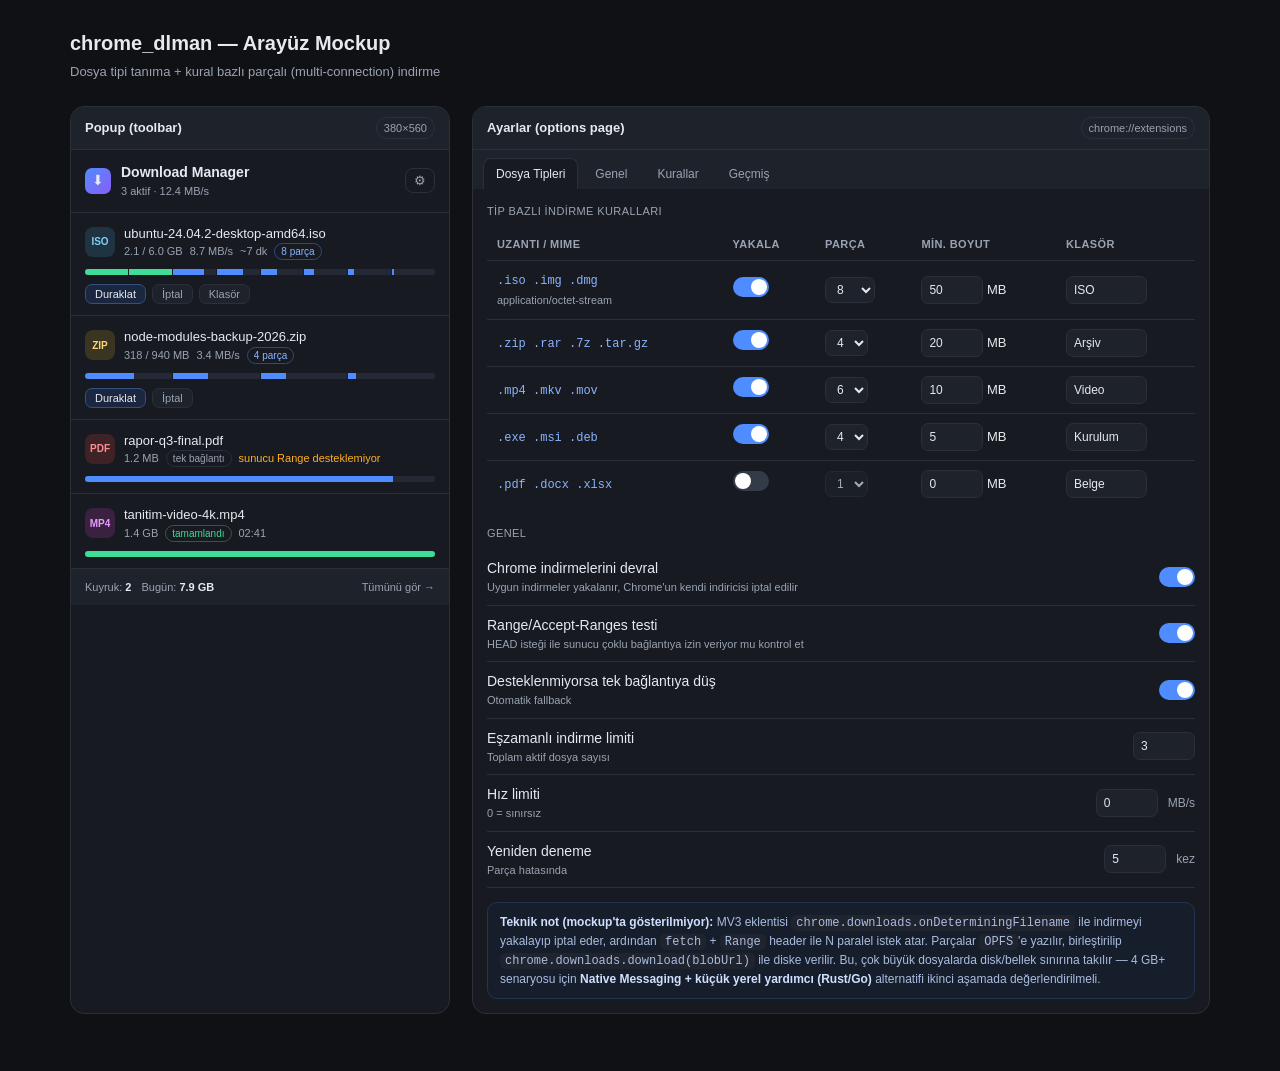
==== mockup/index.html @ 3c10c50e "Mockup: chrome_dlman arayüz taslağı ve README Co-Authored-By: Claude Opus 5 <noreply@anthropic.com>" ====
<!doctype html>
<html lang="tr">
<head>
<meta charset="utf-8">
<meta name="viewport" content="width=device-width,initial-scale=1">
<title>chrome_dlman — Mockup</title>
<style>
  :root{
    --bg:#0f1115; --panel:#171a21; --panel2:#1e222b; --line:#2a2f3a;
    --txt:#e6e9ef; --dim:#9aa3b2; --acc:#4f8cff; --ok:#3ddc97; --warn:#ffb020; --err:#ff5c5c;
    --r:10px;
  }
  *{box-sizing:border-box}
  body{margin:0;background:var(--bg);color:var(--txt);font:14px/1.5 -apple-system,BlinkMacSystemFont,"Segoe UI",Roboto,sans-serif}
  .wrap{max-width:1180px;margin:0 auto;padding:28px 20px 60px}
  h1{font-size:20px;margin:0 0 4px}
  .sub{color:var(--dim);font-size:13px;margin-bottom:24px}
  .grid{display:grid;gap:22px;grid-template-columns:380px 1fr}
  @media(max-width:900px){.grid{grid-template-columns:1fr}}
  .card{background:var(--panel);border:1px solid var(--line);border-radius:14px;overflow:hidden}
  .card > header{padding:10px 14px;border-bottom:1px solid var(--line);display:flex;align-items:center;gap:8px;background:var(--panel2)}
  .card > header .t{font-weight:600;font-size:13px}
  .card > header .tag{margin-left:auto;font-size:11px;color:var(--dim);border:1px solid var(--line);padding:2px 7px;border-radius:20px}
  .body{padding:14px}

  /* popup */
  .pop-top{display:flex;align-items:center;gap:10px;padding:12px 14px;border-bottom:1px solid var(--line)}
  .logo{width:26px;height:26px;border-radius:7px;background:linear-gradient(135deg,var(--acc),#8b5cf6);display:grid;place-items:center;font-size:14px}
  .pop-top .n{font-weight:600}
  .pop-top .s{font-size:11px;color:var(--dim)}
  .ico-btn{margin-left:auto;background:none;border:1px solid var(--line);color:var(--dim);border-radius:8px;padding:4px 8px;cursor:pointer}
  .dl{padding:11px 14px;border-bottom:1px solid var(--line)}
  .dl:last-child{border-bottom:0}
  .dl-h{display:flex;align-items:center;gap:9px}
  .ft{width:30px;height:30px;border-radius:8px;display:grid;place-items:center;font-size:10px;font-weight:700;flex:0 0 auto}
  .ft.vid{background:#3a2140;color:#e79bff}
  .ft.zip{background:#3a3520;color:#ffd479}
  .ft.iso{background:#1f3340;color:#7fd0ff}
  .ft.pdf{background:#3d2226;color:#ff8f8f}
  .ft.doc{background:#1e2f3d;color:#8fc4ff}
  .meta{min-width:0;flex:1}
  .fn{font-size:13px;white-space:nowrap;overflow:hidden;text-overflow:ellipsis}
  .mi{font-size:11px;color:var(--dim);display:flex;gap:7px;flex-wrap:wrap}
  .chip{border:1px solid var(--line);border-radius:20px;padding:0 6px;font-size:10px}
  .chip.p{border-color:#2c4b7a;color:#8ab4ff}
  .chip.s{border-color:#2c5c46;color:var(--ok)}
  .bar{height:6px;background:#242935;border-radius:6px;margin-top:9px;overflow:hidden;display:flex}
  .seg{height:100%;border-right:1px solid var(--panel)}
  .seg:last-child{border-right:0}
  .seg i{display:block;height:100%;background:var(--acc)}
  .seg.done i{background:var(--ok)}
  .acts{display:flex;gap:6px;margin-top:9px}
  .acts button{background:var(--panel2);border:1px solid var(--line);color:var(--dim);border-radius:7px;padding:3px 9px;font-size:11px;cursor:pointer}
  .acts button.pri{color:var(--txt);border-color:#33507e;background:#1b2740}
  .pop-foot{display:flex;gap:10px;padding:10px 14px;background:var(--panel2);font-size:11px;color:var(--dim)}
  .pop-foot b{color:var(--txt)}

  /* settings */
  table{width:100%;border-collapse:collapse;font-size:13px}
  th{text-align:left;font-size:11px;color:var(--dim);font-weight:600;padding:8px 10px;border-bottom:1px solid var(--line);text-transform:uppercase;letter-spacing:.4px}
  td{padding:9px 10px;border-bottom:1px solid var(--line);vertical-align:middle}
  tr:last-child td{border-bottom:0}
  .ext{font-family:ui-monospace,Menlo,monospace;font-size:12px;color:#8ab4ff}
  select,input[type=number],input[type=text]{background:var(--panel2);border:1px solid var(--line);color:var(--txt);border-radius:7px;padding:4px 7px;font:inherit;font-size:12px}
  input[type=number]{width:62px}
  .sw{width:36px;height:20px;border-radius:20px;background:#333a48;position:relative;display:inline-block;cursor:pointer}
  .sw.on{background:var(--acc)}
  .sw::after{content:"";position:absolute;top:2px;left:2px;width:16px;height:16px;border-radius:50%;background:#fff;transition:.15s}
  .sw.on::after{left:18px}
  .row{display:flex;align-items:center;gap:10px;padding:9px 0;border-bottom:1px solid var(--line)}
  .row:last-child{border-bottom:0}
  .row .lb{flex:1}
  .row .lb small{display:block;color:var(--dim);font-size:11px}
  .note{background:#161d2b;border:1px solid #24344f;border-radius:10px;padding:10px 12px;font-size:12px;color:#a9bde0;margin-top:14px}
  .note b{color:#cfe0ff}
  .tabs{display:flex;gap:4px;padding:8px 10px 0;background:var(--panel2)}
  .tabs span{padding:6px 12px;font-size:12px;border:1px solid transparent;border-bottom:0;border-radius:8px 8px 0 0;color:var(--dim);cursor:pointer}
  .tabs span.act{background:var(--panel);border-color:var(--line);color:var(--txt)}
  .seclabel{font-size:11px;text-transform:uppercase;letter-spacing:.4px;color:var(--dim);margin:18px 0 8px}
  .seclabel:first-child{margin-top:0}
  code{background:#20242e;padding:1px 5px;border-radius:5px;font-size:12px}
</style>
</head>
<body>
<div class="wrap">
  <h1>chrome_dlman — Arayüz Mockup</h1>
  <div class="sub">Dosya tipi tanıma + kural bazlı parçalı (multi-connection) indirme</div>

  <div class="grid">

    <!-- ============ POPUP ============ -->
    <div class="card">
      <header><span class="t">Popup (toolbar)</span><span class="tag">380×560</span></header>
      <div class="pop-top">
        <div class="logo">⬇</div>
        <div><div class="n">Download Manager</div><div class="s">3 aktif · 12.4 MB/s</div></div>
        <button class="ico-btn">⚙</button>
      </div>

      <div class="dl">
        <div class="dl-h">
          <div class="ft iso">ISO</div>
          <div class="meta">
            <div class="fn">ubuntu-24.04.2-desktop-amd64.iso</div>
            <div class="mi"><span>2.1 / 6.0 GB</span><span>8.7 MB/s</span><span>~7 dk</span><span class="chip p">8 parça</span></div>
          </div>
        </div>
        <div class="bar">
          <div class="seg done" style="flex:1"><i style="width:100%"></i></div>
          <div class="seg done" style="flex:1"><i style="width:100%"></i></div>
          <div class="seg" style="flex:1"><i style="width:74%"></i></div>
          <div class="seg" style="flex:1"><i style="width:61%"></i></div>
          <div class="seg" style="flex:1"><i style="width:38%"></i></div>
          <div class="seg" style="flex:1"><i style="width:22%"></i></div>
          <div class="seg" style="flex:1"><i style="width:14%"></i></div>
          <div class="seg" style="flex:1"><i style="width:5%"></i></div>
        </div>
        <div class="acts"><button class="pri">Duraklat</button><button>İptal</button><button>Klasör</button></div>
      </div>

      <div class="dl">
        <div class="dl-h">
          <div class="ft zip">ZIP</div>
          <div class="meta">
            <div class="fn">node-modules-backup-2026.zip</div>
            <div class="mi"><span>318 / 940 MB</span><span>3.4 MB/s</span><span class="chip p">4 parça</span></div>
          </div>
        </div>
        <div class="bar">
          <div class="seg" style="flex:1"><i style="width:56%"></i></div>
          <div class="seg" style="flex:1"><i style="width:41%"></i></div>
          <div class="seg" style="flex:1"><i style="width:29%"></i></div>
          <div class="seg" style="flex:1"><i style="width:9%"></i></div>
        </div>
        <div class="acts"><button class="pri">Duraklat</button><button>İptal</button></div>
      </div>

      <div class="dl">
        <div class="dl-h">
          <div class="ft pdf">PDF</div>
          <div class="meta">
            <div class="fn">rapor-q3-final.pdf</div>
            <div class="mi"><span>1.2 MB</span><span class="chip">tek bağlantı</span><span style="color:var(--warn)">sunucu Range desteklemiyor</span></div>
          </div>
        </div>
        <div class="bar"><div class="seg" style="flex:1"><i style="width:88%"></i></div></div>
      </div>

      <div class="dl">
        <div class="dl-h">
          <div class="ft vid">MP4</div>
          <div class="meta">
            <div class="fn">tanitim-video-4k.mp4</div>
            <div class="mi"><span>1.4 GB</span><span class="chip s">tamamlandı</span><span>02:41</span></div>
          </div>
        </div>
        <div class="bar"><div class="seg done" style="flex:1"><i style="width:100%"></i></div></div>
      </div>

      <div class="pop-foot"><span>Kuyruk: <b>2</b></span><span>Bugün: <b>7.9 GB</b></span><span style="margin-left:auto">Tümünü gör →</span></div>
    </div>

    <!-- ============ OPTIONS ============ -->
    <div class="card">
      <header><span class="t">Ayarlar (options page)</span><span class="tag">chrome://extensions</span></header>
      <div class="tabs"><span class="act">Dosya Tipleri</span><span>Genel</span><span>Kurallar</span><span>Geçmiş</span></div>
      <div class="body">

        <div class="seclabel">Tip bazlı indirme kuralları</div>
        <table>
          <thead><tr><th>Uzantı / MIME</th><th>Yakala</th><th>Parça</th><th>Min. boyut</th><th>Klasör</th></tr></thead>
          <tbody>
            <tr>
              <td><span class="ext">.iso .img .dmg</span><br><small style="color:var(--dim)">application/octet-stream</small></td>
              <td><span class="sw on"></span></td>
              <td><select><option>8</option><option>16</option></select></td>
              <td><input type="number" value="50"> MB</td>
              <td><input type="text" value="ISO" size="8"></td>
            </tr>
            <tr>
              <td><span class="ext">.zip .rar .7z .tar.gz</span></td>
              <td><span class="sw on"></span></td>
              <td><select><option>4</option></select></td>
              <td><input type="number" value="20"> MB</td>
              <td><input type="text" value="Arşiv" size="8"></td>
            </tr>
            <tr>
              <td><span class="ext">.mp4 .mkv .mov</span></td>
              <td><span class="sw on"></span></td>
              <td><select><option>6</option></select></td>
              <td><input type="number" value="10"> MB</td>
              <td><input type="text" value="Video" size="8"></td>
            </tr>
            <tr>
              <td><span class="ext">.exe .msi .deb</span></td>
              <td><span class="sw on"></span></td>
              <td><select><option>4</option></select></td>
              <td><input type="number" value="5"> MB</td>
              <td><input type="text" value="Kurulum" size="8"></td>
            </tr>
            <tr>
              <td><span class="ext">.pdf .docx .xlsx</span></td>
              <td><span class="sw"></span></td>
              <td><select disabled><option>1</option></select></td>
              <td><input type="number" value="0" disabled> MB</td>
              <td><input type="text" value="Belge" size="8"></td>
            </tr>
          </tbody>
        </table>

        <div class="seclabel">Genel</div>
        <div class="row"><div class="lb">Chrome indirmelerini devral<small>Uygun indirmeler yakalanır, Chrome'un kendi indiricisi iptal edilir</small></div><span class="sw on"></span></div>
        <div class="row"><div class="lb">Range/Accept-Ranges testi<small>HEAD isteği ile sunucu çoklu bağlantıya izin veriyor mu kontrol et</small></div><span class="sw on"></span></div>
        <div class="row"><div class="lb">Desteklenmiyorsa tek bağlantıya düş<small>Otomatik fallback</small></div><span class="sw on"></span></div>
        <div class="row"><div class="lb">Eşzamanlı indirme limiti<small>Toplam aktif dosya sayısı</small></div><input type="number" value="3"></div>
        <div class="row"><div class="lb">Hız limiti<small>0 = sınırsız</small></div><input type="number" value="0"> <span style="color:var(--dim);font-size:12px">MB/s</span></div>
        <div class="row"><div class="lb">Yeniden deneme<small>Parça hatasında</small></div><input type="number" value="5"> <span style="color:var(--dim);font-size:12px">kez</span></div>

        <div class="note">
          <b>Teknik not (mockup'ta gösterilmiyor):</b> MV3 eklentisi <code>chrome.downloads.onDeterminingFilename</code> ile indirmeyi yakalayıp iptal eder, ardından <code>fetch</code> + <code>Range</code> header ile N paralel istek atar. Parçalar <code>OPFS</code>'e yazılır, birleştirilip <code>chrome.downloads.download(blobUrl)</code> ile diske verilir. Bu, çok büyük dosyalarda disk/bellek sınırına takılır — 4 GB+ senaryosu için <b>Native Messaging + küçük yerel yardımcı (Rust/Go)</b> alternatifi ikinci aşamada değerlendirilmeli.
        </div>
      </div>
    </div>

  </div>
</div>
</body>
</html>
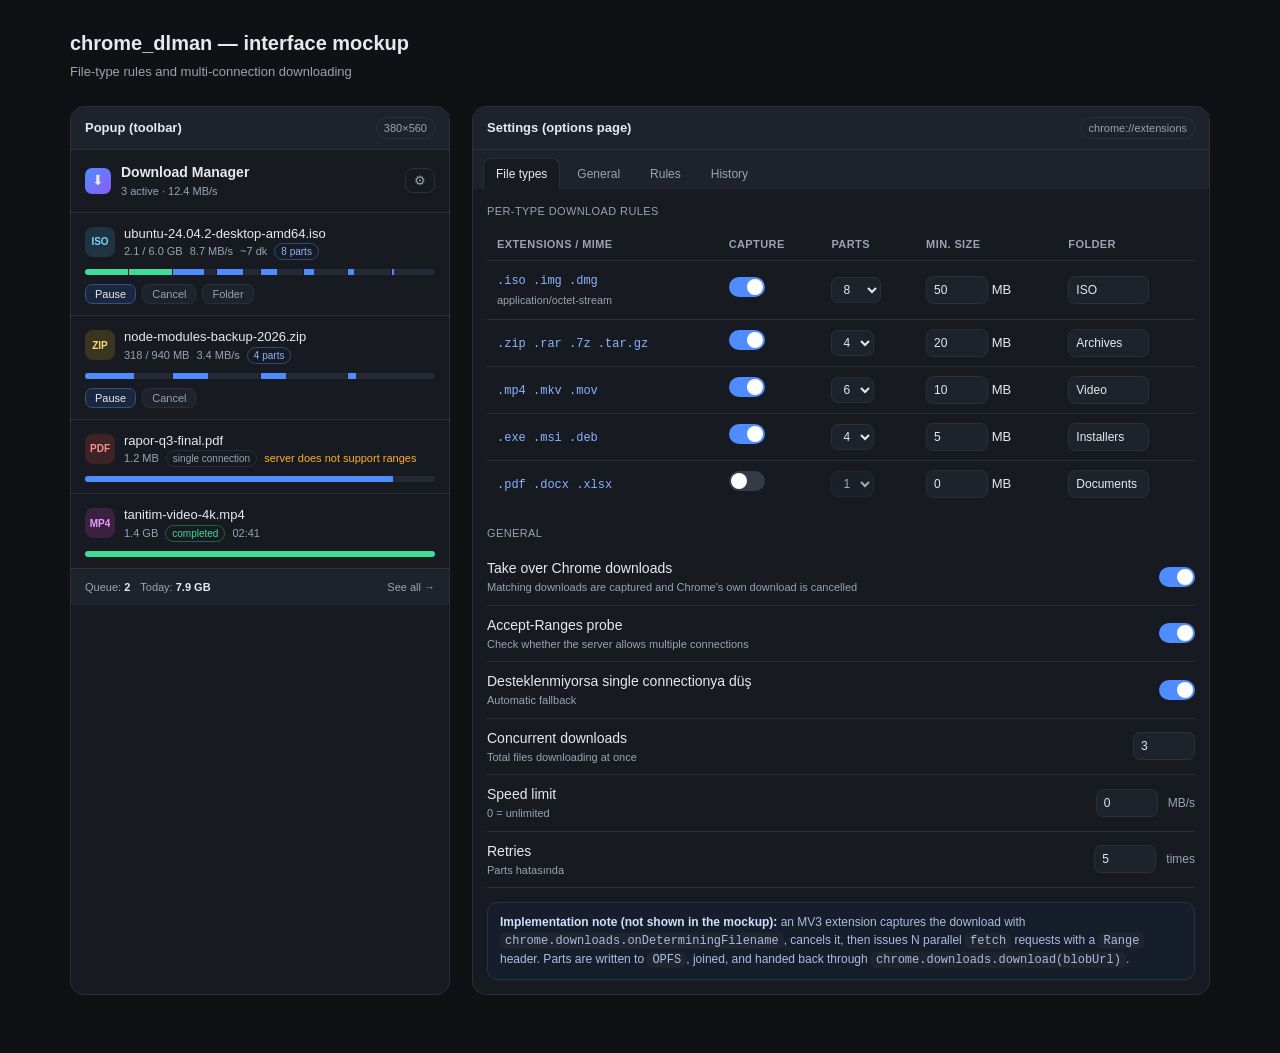
==== commit 3d9809a2: "Write the repository in English README rewritten in English, mockup labels translated, and the .loop" ====
--- a/mockup/index.html
+++ b/mockup/index.html
@@ -1,5 +1,5 @@
 <!doctype html>
-<html lang="tr">
+<html lang="en">
 <head>
 <meta charset="utf-8">
 <meta name="viewport" content="width=device-width,initial-scale=1">
@@ -83,8 +83,8 @@
 </head>
 <body>
 <div class="wrap">
-  <h1>chrome_dlman — Arayüz Mockup</h1>
-  <div class="sub">Dosya tipi tanıma + kural bazlı parçalı (multi-connection) indirme</div>
+  <h1>chrome_dlman — interface mockup</h1>
+  <div class="sub">File-type rules and multi-connection downloading</div>
 
   <div class="grid">
 
@@ -93,7 +93,7 @@
       <header><span class="t">Popup (toolbar)</span><span class="tag">380×560</span></header>
       <div class="pop-top">
         <div class="logo">⬇</div>
-        <div><div class="n">Download Manager</div><div class="s">3 aktif · 12.4 MB/s</div></div>
+        <div><div class="n">Download Manager</div><div class="s">3 active · 12.4 MB/s</div></div>
         <button class="ico-btn">⚙</button>
       </div>
 
@@ -102,7 +102,7 @@
           <div class="ft iso">ISO</div>
           <div class="meta">
             <div class="fn">ubuntu-24.04.2-desktop-amd64.iso</div>
-            <div class="mi"><span>2.1 / 6.0 GB</span><span>8.7 MB/s</span><span>~7 dk</span><span class="chip p">8 parça</span></div>
+            <div class="mi"><span>2.1 / 6.0 GB</span><span>8.7 MB/s</span><span>~7 dk</span><span class="chip p">8 parts</span></div>
           </div>
         </div>
         <div class="bar">
@@ -115,7 +115,7 @@
           <div class="seg" style="flex:1"><i style="width:14%"></i></div>
           <div class="seg" style="flex:1"><i style="width:5%"></i></div>
         </div>
-        <div class="acts"><button class="pri">Duraklat</button><button>İptal</button><button>Klasör</button></div>
+        <div class="acts"><button class="pri">Pause</button><button>Cancel</button><button>Folder</button></div>
       </div>
 
       <div class="dl">
@@ -123,7 +123,7 @@
           <div class="ft zip">ZIP</div>
           <div class="meta">
             <div class="fn">node-modules-backup-2026.zip</div>
-            <div class="mi"><span>318 / 940 MB</span><span>3.4 MB/s</span><span class="chip p">4 parça</span></div>
+            <div class="mi"><span>318 / 940 MB</span><span>3.4 MB/s</span><span class="chip p">4 parts</span></div>
           </div>
         </div>
         <div class="bar">
@@ -132,7 +132,7 @@
           <div class="seg" style="flex:1"><i style="width:29%"></i></div>
           <div class="seg" style="flex:1"><i style="width:9%"></i></div>
         </div>
-        <div class="acts"><button class="pri">Duraklat</button><button>İptal</button></div>
+        <div class="acts"><button class="pri">Pause</button><button>Cancel</button></div>
       </div>
 
       <div class="dl">
@@ -140,7 +140,7 @@
           <div class="ft pdf">PDF</div>
           <div class="meta">
             <div class="fn">rapor-q3-final.pdf</div>
-            <div class="mi"><span>1.2 MB</span><span class="chip">tek bağlantı</span><span style="color:var(--warn)">sunucu Range desteklemiyor</span></div>
+            <div class="mi"><span>1.2 MB</span><span class="chip">single connection</span><span style="color:var(--warn)">server does not support ranges</span></div>
           </div>
         </div>
         <div class="bar"><div class="seg" style="flex:1"><i style="width:88%"></i></div></div>
@@ -151,24 +151,24 @@
           <div class="ft vid">MP4</div>
           <div class="meta">
             <div class="fn">tanitim-video-4k.mp4</div>
-            <div class="mi"><span>1.4 GB</span><span class="chip s">tamamlandı</span><span>02:41</span></div>
+            <div class="mi"><span>1.4 GB</span><span class="chip s">completed</span><span>02:41</span></div>
           </div>
         </div>
         <div class="bar"><div class="seg done" style="flex:1"><i style="width:100%"></i></div></div>
       </div>
 
-      <div class="pop-foot"><span>Kuyruk: <b>2</b></span><span>Bugün: <b>7.9 GB</b></span><span style="margin-left:auto">Tümünü gör →</span></div>
+      <div class="pop-foot"><span>Queue: <b>2</b></span><span>Today: <b>7.9 GB</b></span><span style="margin-left:auto">See all →</span></div>
     </div>
 
     <!-- ============ OPTIONS ============ -->
     <div class="card">
-      <header><span class="t">Ayarlar (options page)</span><span class="tag">chrome://extensions</span></header>
-      <div class="tabs"><span class="act">Dosya Tipleri</span><span>Genel</span><span>Kurallar</span><span>Geçmiş</span></div>
+      <header><span class="t">Settings (options page)</span><span class="tag">chrome://extensions</span></header>
+      <div class="tabs"><span class="act">File types</span><span>General</span><span>Rules</span><span>History</span></div>
       <div class="body">
 
-        <div class="seclabel">Tip bazlı indirme kuralları</div>
+        <div class="seclabel">Per-type download rules</div>
         <table>
-          <thead><tr><th>Uzantı / MIME</th><th>Yakala</th><th>Parça</th><th>Min. boyut</th><th>Klasör</th></tr></thead>
+          <thead><tr><th>Extensions / MIME</th><th>Capture</th><th>Parts</th><th>Min. size</th><th>Folder</th></tr></thead>
           <tbody>
             <tr>
               <td><span class="ext">.iso .img .dmg</span><br><small style="color:var(--dim)">application/octet-stream</small></td>
@@ -182,7 +182,7 @@
               <td><span class="sw on"></span></td>
               <td><select><option>4</option></select></td>
               <td><input type="number" value="20"> MB</td>
-              <td><input type="text" value="Arşiv" size="8"></td>
+              <td><input type="text" value="Archives" size="8"></td>
             </tr>
             <tr>
               <td><span class="ext">.mp4 .mkv .mov</span></td>
@@ -196,29 +196,28 @@
               <td><span class="sw on"></span></td>
               <td><select><option>4</option></select></td>
               <td><input type="number" value="5"> MB</td>
-              <td><input type="text" value="Kurulum" size="8"></td>
+              <td><input type="text" value="Installers" size="8"></td>
             </tr>
             <tr>
               <td><span class="ext">.pdf .docx .xlsx</span></td>
               <td><span class="sw"></span></td>
               <td><select disabled><option>1</option></select></td>
               <td><input type="number" value="0" disabled> MB</td>
-              <td><input type="text" value="Belge" size="8"></td>
+              <td><input type="text" value="Documents" size="8"></td>
             </tr>
           </tbody>
         </table>
 
-        <div class="seclabel">Genel</div>
-        <div class="row"><div class="lb">Chrome indirmelerini devral<small>Uygun indirmeler yakalanır, Chrome'un kendi indiricisi iptal edilir</small></div><span class="sw on"></span></div>
-        <div class="row"><div class="lb">Range/Accept-Ranges testi<small>HEAD isteği ile sunucu çoklu bağlantıya izin veriyor mu kontrol et</small></div><span class="sw on"></span></div>
-        <div class="row"><div class="lb">Desteklenmiyorsa tek bağlantıya düş<small>Otomatik fallback</small></div><span class="sw on"></span></div>
-        <div class="row"><div class="lb">Eşzamanlı indirme limiti<small>Toplam aktif dosya sayısı</small></div><input type="number" value="3"></div>
-        <div class="row"><div class="lb">Hız limiti<small>0 = sınırsız</small></div><input type="number" value="0"> <span style="color:var(--dim);font-size:12px">MB/s</span></div>
-        <div class="row"><div class="lb">Yeniden deneme<small>Parça hatasında</small></div><input type="number" value="5"> <span style="color:var(--dim);font-size:12px">kez</span></div>
+        <div class="seclabel">General</div>
+        <div class="row"><div class="lb">Take over Chrome downloads<small>Matching downloads are captured and Chrome's own download is cancelled</small></div><span class="sw on"></span></div>
+        <div class="row"><div class="lb">Accept-Ranges probe<small>Check whether the server allows multiple connections</small></div><span class="sw on"></span></div>
+        <div class="row"><div class="lb">Desteklenmiyorsa single connectionya düş<small>Automatic fallback</small></div><span class="sw on"></span></div>
+        <div class="row"><div class="lb">Concurrent downloads<small>Total files downloading at once</small></div><input type="number" value="3"></div>
+        <div class="row"><div class="lb">Speed limit<small>0 = unlimited</small></div><input type="number" value="0"> <span style="color:var(--dim);font-size:12px">MB/s</span></div>
+        <div class="row"><div class="lb">Retries<small>Parts hatasında</small></div><input type="number" value="5"> <span style="color:var(--dim);font-size:12px">times</span></div>
 
         <div class="note">
-          <b>Teknik not (mockup'ta gösterilmiyor):</b> MV3 eklentisi <code>chrome.downloads.onDeterminingFilename</code> ile indirmeyi yakalayıp iptal eder, ardından <code>fetch</code> + <code>Range</code> header ile N paralel istek atar. Parçalar <code>OPFS</code>'e yazılır, birleştirilip <code>chrome.downloads.download(blobUrl)</code> ile diske verilir. Bu, çok büyük dosyalarda disk/bellek sınırına takılır — 4 GB+ senaryosu için <b>Native Messaging + küçük yerel yardımcı (Rust/Go)</b> alternatifi ikinci aşamada değerlendirilmeli.
-        </div>
+          <b>Implementation note (not shown in the mockup):</b> an MV3 extension captures the download with <code>chrome.downloads.onDeterminingFilename</code>, cancels it, then issues N parallel <code>fetch</code> requests with a <code>Range</code> header. Parts are written to <code>OPFS</code>, joined, and handed back through <code>chrome.downloads.download(blobUrl)</code>.</div>
       </div>
     </div>
 
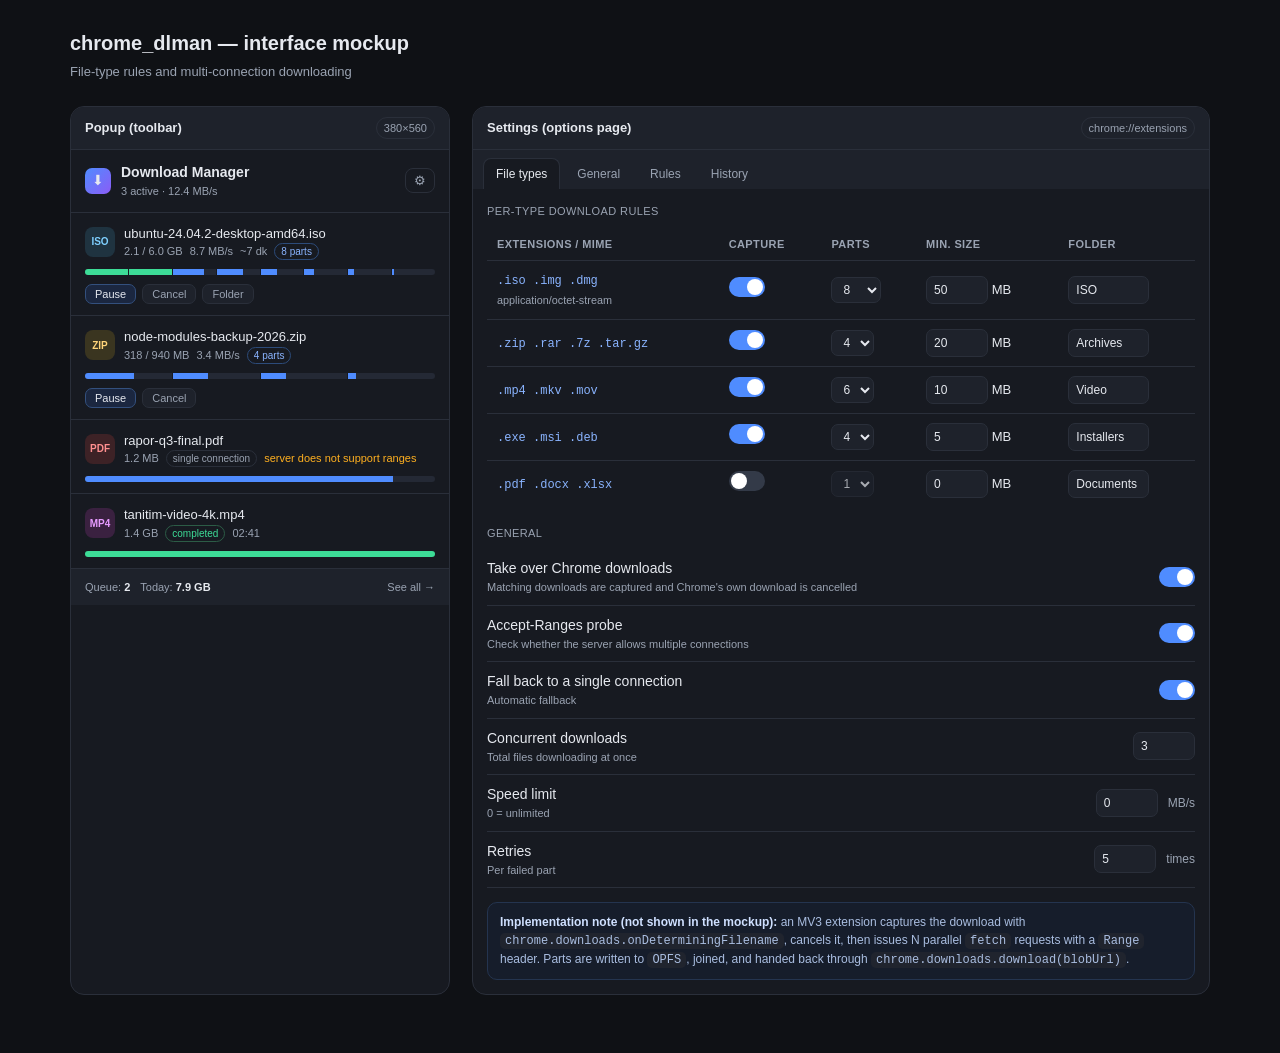
==== commit 34c7d39d: "Fix two mockup labels left half-translated Co-Authored-By: Claude Opus 5 <noreply@anthropic.com>" ====
--- a/mockup/index.html
+++ b/mockup/index.html
@@ -211,10 +211,10 @@
         <div class="seclabel">General</div>
         <div class="row"><div class="lb">Take over Chrome downloads<small>Matching downloads are captured and Chrome's own download is cancelled</small></div><span class="sw on"></span></div>
         <div class="row"><div class="lb">Accept-Ranges probe<small>Check whether the server allows multiple connections</small></div><span class="sw on"></span></div>
-        <div class="row"><div class="lb">Desteklenmiyorsa single connectionya düş<small>Automatic fallback</small></div><span class="sw on"></span></div>
+        <div class="row"><div class="lb">Fall back to a single connection<small>Automatic fallback</small></div><span class="sw on"></span></div>
         <div class="row"><div class="lb">Concurrent downloads<small>Total files downloading at once</small></div><input type="number" value="3"></div>
         <div class="row"><div class="lb">Speed limit<small>0 = unlimited</small></div><input type="number" value="0"> <span style="color:var(--dim);font-size:12px">MB/s</span></div>
-        <div class="row"><div class="lb">Retries<small>Parts hatasında</small></div><input type="number" value="5"> <span style="color:var(--dim);font-size:12px">times</span></div>
+        <div class="row"><div class="lb">Retries<small>Per failed part</small></div><input type="number" value="5"> <span style="color:var(--dim);font-size:12px">times</span></div>
 
         <div class="note">
           <b>Implementation note (not shown in the mockup):</b> an MV3 extension captures the download with <code>chrome.downloads.onDeterminingFilename</code>, cancels it, then issues N parallel <code>fetch</code> requests with a <code>Range</code> header. Parts are written to <code>OPFS</code>, joined, and handed back through <code>chrome.downloads.download(blobUrl)</code>.</div>
